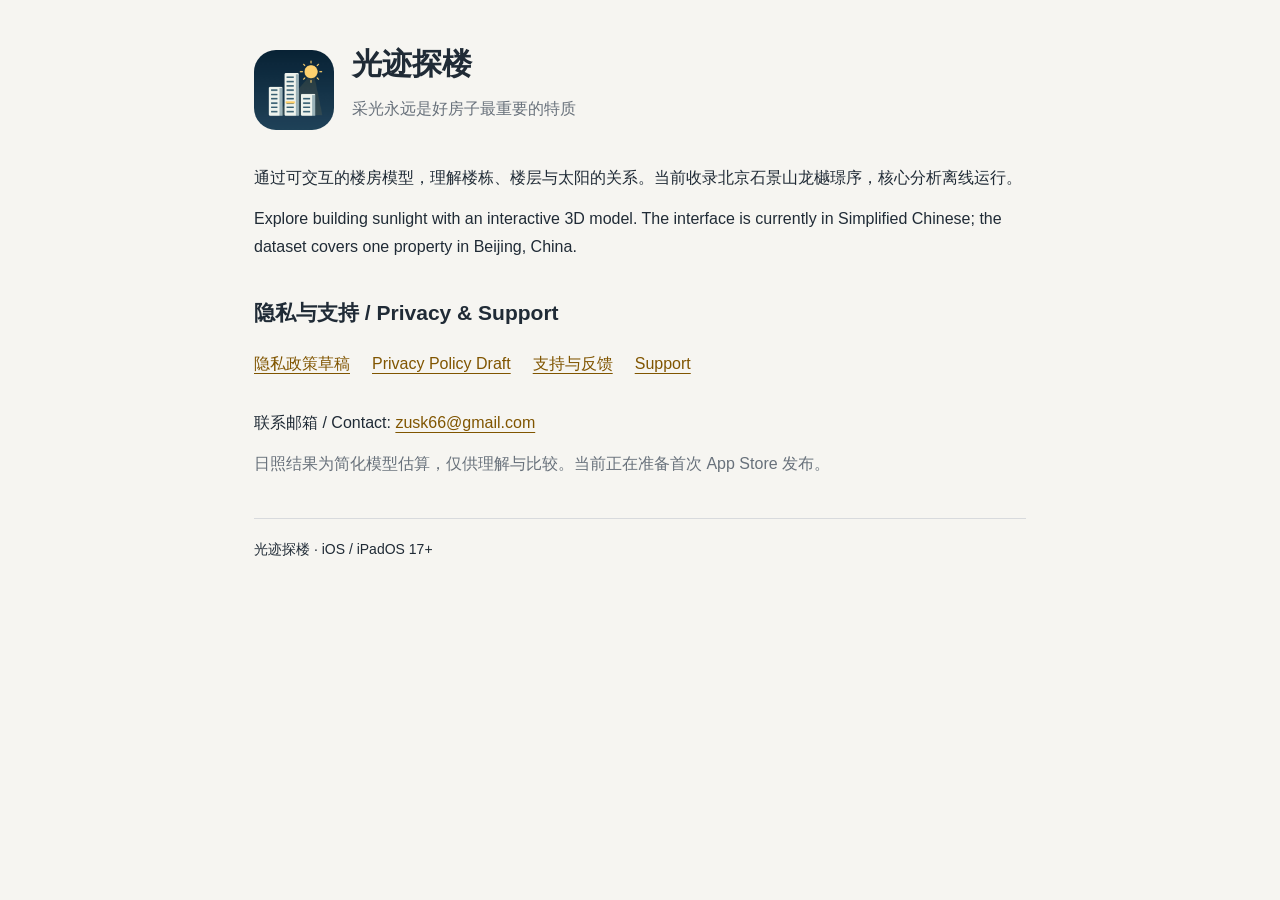
==== index.html @ f31c8ecd "Add bilingual privacy policy drafts and support pages Prepare public pages for 光迹探楼 1.0.0. Privacy p" ====
<!doctype html><html lang="zh-Hans"><head><meta charset="utf-8"><meta name="viewport" content="width=device-width, initial-scale=1"><title>光迹探楼 · 隐私与支持</title><link rel="stylesheet" href="style.css"></head><body><main><header><img src="app-icon.png" width="80" height="80" alt=""><div><h1>光迹探楼</h1><p class="muted">采光永远是好房子最重要的特质</p></div></header><p>通过可交互的楼房模型，理解楼栋、楼层与太阳的关系。当前收录北京石景山龙樾璟序，核心分析离线运行。</p><p lang="en">Explore building sunlight with an interactive 3D model. The interface is currently in Simplified Chinese; the dataset covers one property in Beijing, China.</p><h2>隐私与支持 / Privacy &amp; Support</h2><nav aria-label="页面导航"><a href="privacy-zh.html">隐私政策草稿</a><a href="privacy-en.html" lang="en">Privacy Policy Draft</a><a href="support-zh.html">支持与反馈</a><a href="support-en.html" lang="en">Support</a></nav><p>联系邮箱 / Contact: <a href="mailto:zusk66@gmail.com">zusk66@gmail.com</a></p><p class="muted">日照结果为简化模型估算，仅供理解与比较。当前正在准备首次 App Store 发布。</p><footer>光迹探楼 · iOS / iPadOS 17+</footer></main></body></html>
---- style.css ----
*{box-sizing:border-box}html{color-scheme:light dark}body{margin:0;background:#f6f5f1;color:#202b36;font:16px/1.8 -apple-system,BlinkMacSystemFont,"Segoe UI",sans-serif}main{max-width:820px;margin:auto;padding:44px 24px 70px}header{display:flex;gap:18px;align-items:center;margin-bottom:28px}header img{border-radius:22px}h1{font-size:30px;line-height:1.3;margin:0}h2{font-size:21px;margin:32px 0 10px}p{margin:12px 0;overflow-wrap:anywhere}nav{display:flex;flex-wrap:wrap;gap:10px 22px;margin:18px 0 30px}a{color:#805500;text-underline-offset:4px}a:focus-visible{outline:3px solid #c08200;outline-offset:5px}.muted{color:#68717b}.notice{background:#fff0cf;padding:14px 18px;border-radius:12px}footer{border-top:1px solid #d8dadd;margin-top:40px;padding-top:18px;font-size:14px}@media(prefers-color-scheme:dark){body{background:#151b22;color:#e5e9ed}a{color:#f6c45c}.muted{color:#aab2ba}.notice{background:#3a2d14}footer{border-color:#35414d}}
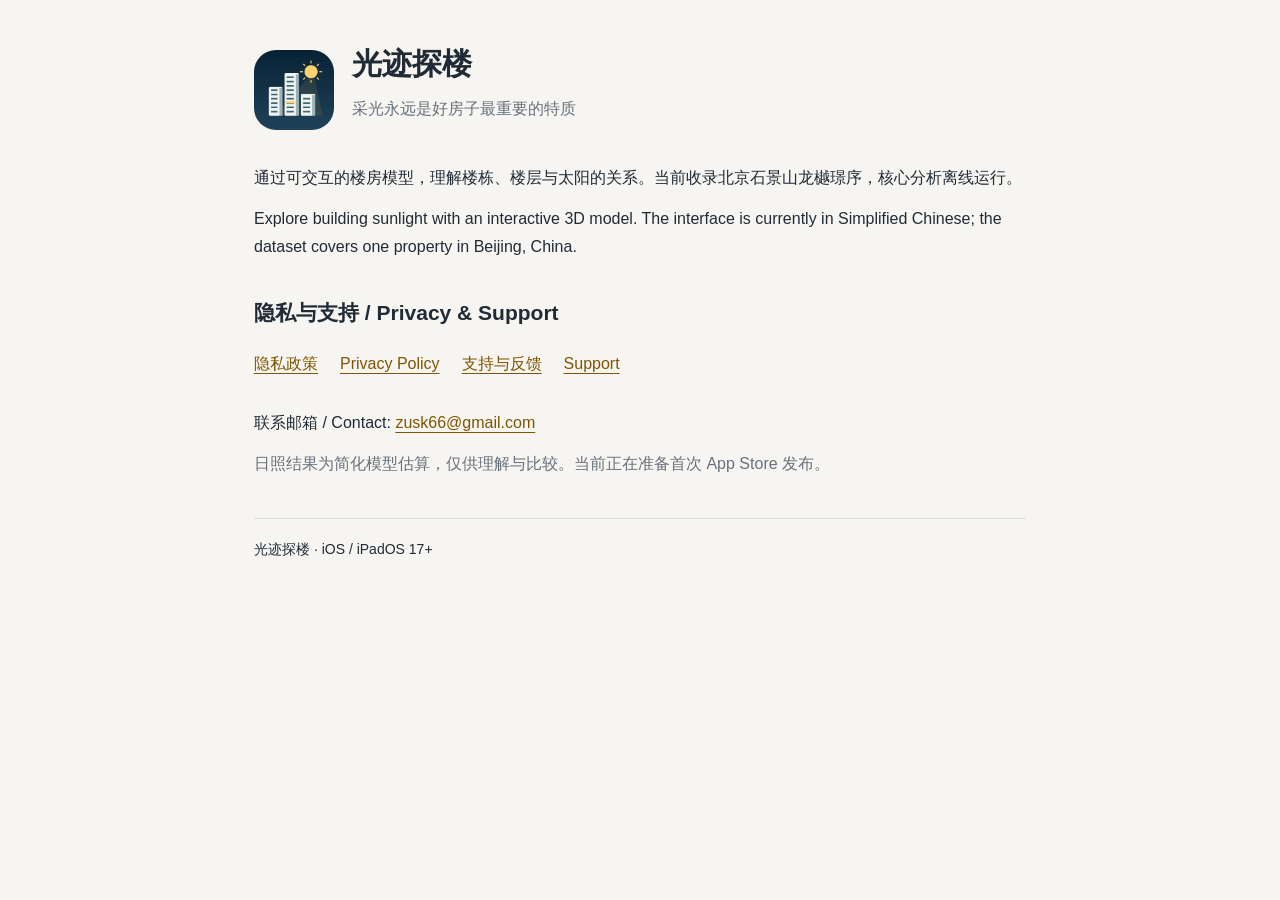
==== commit e32aadd7: "Finalize privacy policies for App Store release" ====
--- a/index.html
+++ b/index.html
@@ -1 +1 @@
-<!doctype html><html lang="zh-Hans"><head><meta charset="utf-8"><meta name="viewport" content="width=device-width, initial-scale=1"><title>光迹探楼 · 隐私与支持</title><link rel="stylesheet" href="style.css"></head><body><main><header><img src="app-icon.png" width="80" height="80" alt=""><div><h1>光迹探楼</h1><p class="muted">采光永远是好房子最重要的特质</p></div></header><p>通过可交互的楼房模型，理解楼栋、楼层与太阳的关系。当前收录北京石景山龙樾璟序，核心分析离线运行。</p><p lang="en">Explore building sunlight with an interactive 3D model. The interface is currently in Simplified Chinese; the dataset covers one property in Beijing, China.</p><h2>隐私与支持 / Privacy &amp; Support</h2><nav aria-label="页面导航"><a href="privacy-zh.html">隐私政策草稿</a><a href="privacy-en.html" lang="en">Privacy Policy Draft</a><a href="support-zh.html">支持与反馈</a><a href="support-en.html" lang="en">Support</a></nav><p>联系邮箱 / Contact: <a href="mailto:zusk66@gmail.com">zusk66@gmail.com</a></p><p class="muted">日照结果为简化模型估算，仅供理解与比较。当前正在准备首次 App Store 发布。</p><footer>光迹探楼 · iOS / iPadOS 17+</footer></main></body></html>
+<!doctype html><html lang="zh-Hans"><head><meta charset="utf-8"><meta name="viewport" content="width=device-width, initial-scale=1"><title>光迹探楼 · 隐私与支持</title><link rel="stylesheet" href="style.css"></head><body><main><header><img src="app-icon.png" width="80" height="80" alt=""><div><h1>光迹探楼</h1><p class="muted">采光永远是好房子最重要的特质</p></div></header><p>通过可交互的楼房模型，理解楼栋、楼层与太阳的关系。当前收录北京石景山龙樾璟序，核心分析离线运行。</p><p lang="en">Explore building sunlight with an interactive 3D model. The interface is currently in Simplified Chinese; the dataset covers one property in Beijing, China.</p><h2>隐私与支持 / Privacy &amp; Support</h2><nav aria-label="页面导航"><a href="privacy-zh.html">隐私政策</a><a href="privacy-en.html" lang="en">Privacy Policy</a><a href="support-zh.html">支持与反馈</a><a href="support-en.html" lang="en">Support</a></nav><p>联系邮箱 / Contact: <a href="mailto:zusk66@gmail.com">zusk66@gmail.com</a></p><p class="muted">日照结果为简化模型估算，仅供理解与比较。当前正在准备首次 App Store 发布。</p><footer>光迹探楼 · iOS / iPadOS 17+</footer></main></body></html>
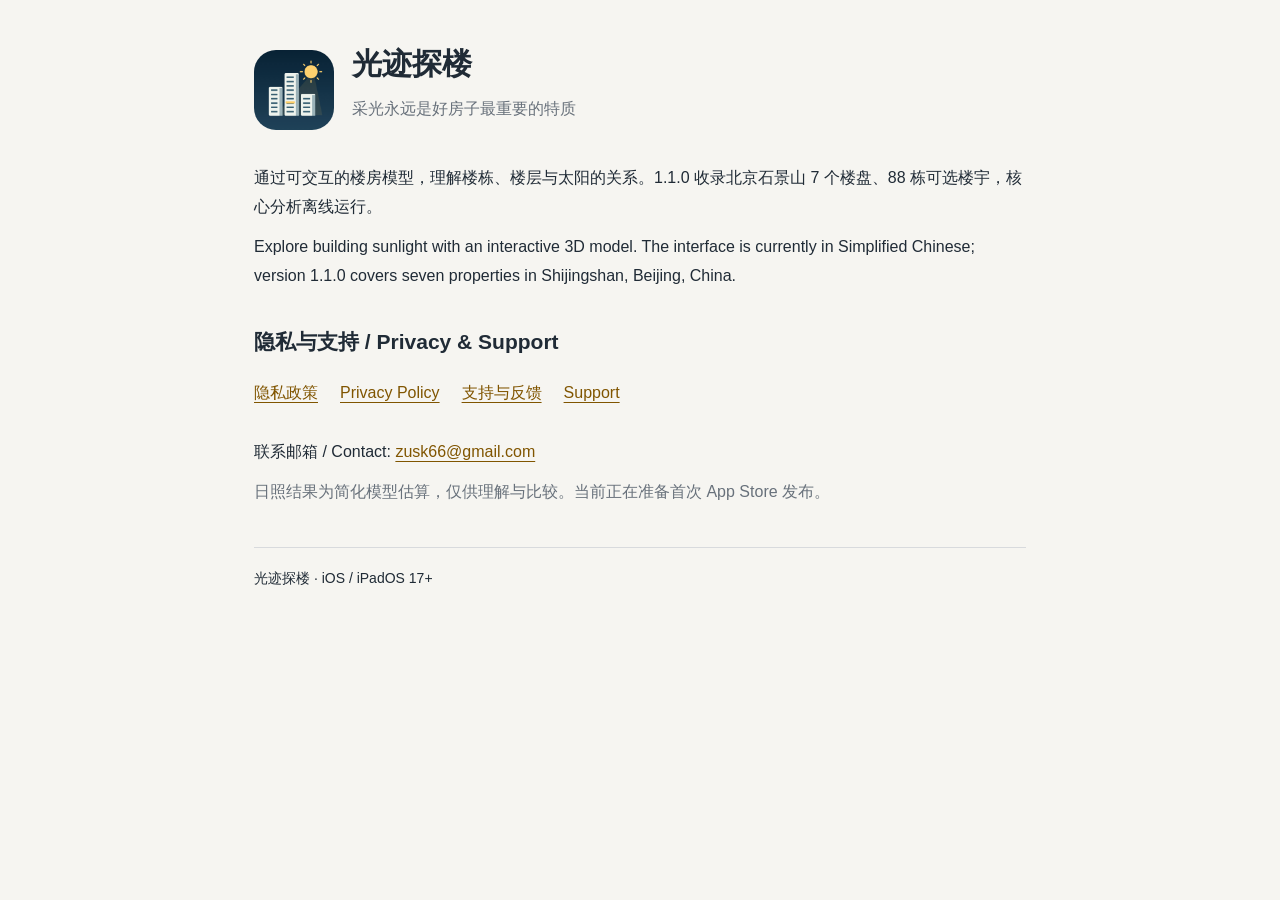
==== commit f461f947: "Update privacy and support for 1.1.0" ====
--- a/index.html
+++ b/index.html
@@ -1 +1 @@
-<!doctype html><html lang="zh-Hans"><head><meta charset="utf-8"><meta name="viewport" content="width=device-width, initial-scale=1"><title>光迹探楼 · 隐私与支持</title><link rel="stylesheet" href="style.css"></head><body><main><header><img src="app-icon.png" width="80" height="80" alt=""><div><h1>光迹探楼</h1><p class="muted">采光永远是好房子最重要的特质</p></div></header><p>通过可交互的楼房模型，理解楼栋、楼层与太阳的关系。当前收录北京石景山龙樾璟序，核心分析离线运行。</p><p lang="en">Explore building sunlight with an interactive 3D model. The interface is currently in Simplified Chinese; the dataset covers one property in Beijing, China.</p><h2>隐私与支持 / Privacy &amp; Support</h2><nav aria-label="页面导航"><a href="privacy-zh.html">隐私政策</a><a href="privacy-en.html" lang="en">Privacy Policy</a><a href="support-zh.html">支持与反馈</a><a href="support-en.html" lang="en">Support</a></nav><p>联系邮箱 / Contact: <a href="mailto:zusk66@gmail.com">zusk66@gmail.com</a></p><p class="muted">日照结果为简化模型估算，仅供理解与比较。当前正在准备首次 App Store 发布。</p><footer>光迹探楼 · iOS / iPadOS 17+</footer></main></body></html>
+<!doctype html><html lang="zh-Hans"><head><meta charset="utf-8"><meta name="viewport" content="width=device-width, initial-scale=1"><title>光迹探楼 · 隐私与支持</title><link rel="stylesheet" href="style.css"></head><body><main><header><img src="app-icon.png" width="80" height="80" alt=""><div><h1>光迹探楼</h1><p class="muted">采光永远是好房子最重要的特质</p></div></header><p>通过可交互的楼房模型，理解楼栋、楼层与太阳的关系。1.1.0 收录北京石景山 7 个楼盘、88 栋可选楼宇，核心分析离线运行。</p><p lang="en">Explore building sunlight with an interactive 3D model. The interface is currently in Simplified Chinese; version 1.1.0 covers seven properties in Shijingshan, Beijing, China.</p><h2>隐私与支持 / Privacy &amp; Support</h2><nav aria-label="页面导航"><a href="privacy-zh.html">隐私政策</a><a href="privacy-en.html" lang="en">Privacy Policy</a><a href="support-zh.html">支持与反馈</a><a href="support-en.html" lang="en">Support</a></nav><p>联系邮箱 / Contact: <a href="mailto:zusk66@gmail.com">zusk66@gmail.com</a></p><p class="muted">日照结果为简化模型估算，仅供理解与比较。当前正在准备首次 App Store 发布。</p><footer>光迹探楼 · iOS / iPadOS 17+</footer></main></body></html>
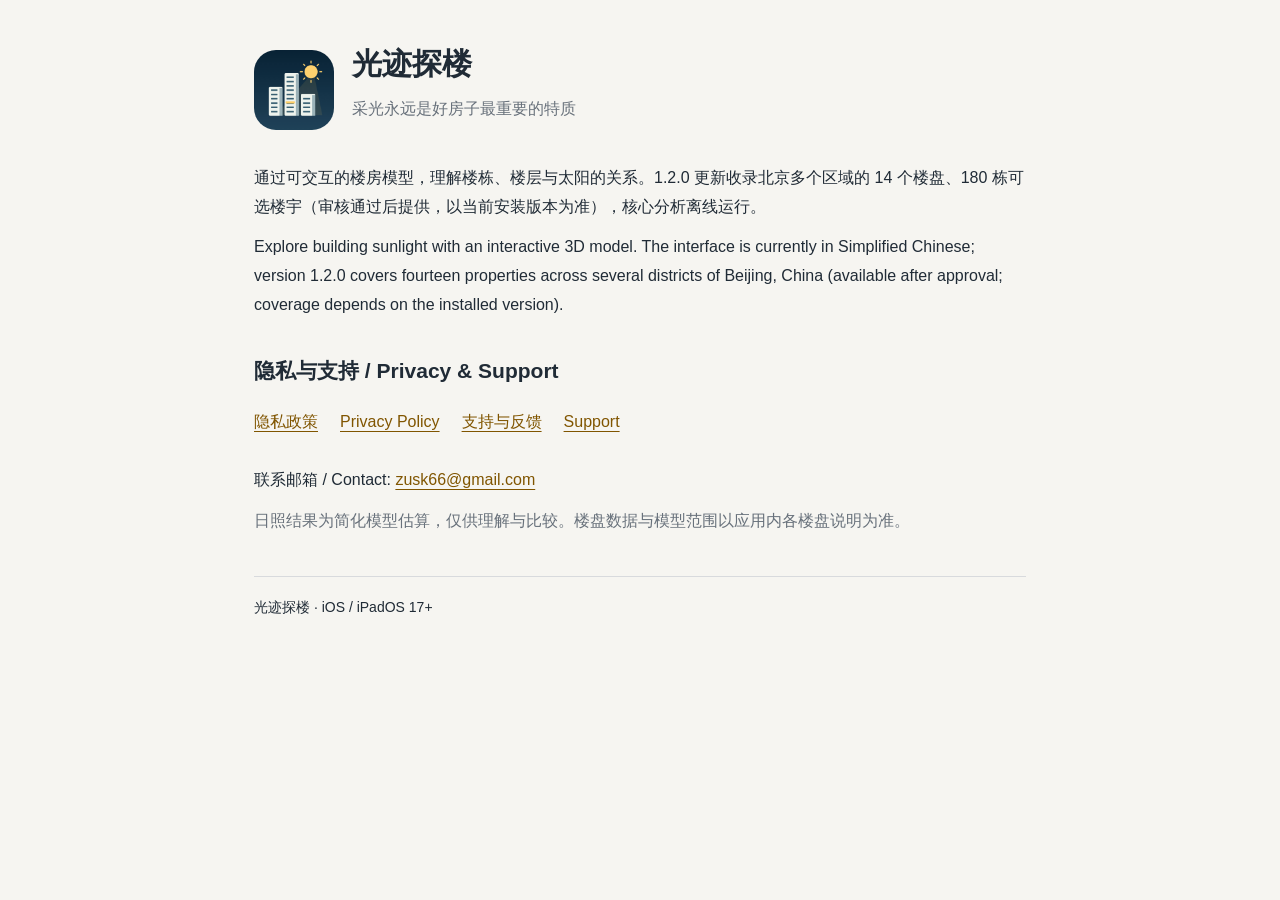
==== commit 0e90ff7a: "Update support coverage for 1.2.0" ====
--- a/index.html
+++ b/index.html
@@ -1 +1 @@
-<!doctype html><html lang="zh-Hans"><head><meta charset="utf-8"><meta name="viewport" content="width=device-width, initial-scale=1"><title>光迹探楼 · 隐私与支持</title><link rel="stylesheet" href="style.css"></head><body><main><header><img src="app-icon.png" width="80" height="80" alt=""><div><h1>光迹探楼</h1><p class="muted">采光永远是好房子最重要的特质</p></div></header><p>通过可交互的楼房模型，理解楼栋、楼层与太阳的关系。1.1.0 收录北京石景山 7 个楼盘、88 栋可选楼宇，核心分析离线运行。</p><p lang="en">Explore building sunlight with an interactive 3D model. The interface is currently in Simplified Chinese; version 1.1.0 covers seven properties in Shijingshan, Beijing, China.</p><h2>隐私与支持 / Privacy &amp; Support</h2><nav aria-label="页面导航"><a href="privacy-zh.html">隐私政策</a><a href="privacy-en.html" lang="en">Privacy Policy</a><a href="support-zh.html">支持与反馈</a><a href="support-en.html" lang="en">Support</a></nav><p>联系邮箱 / Contact: <a href="mailto:zusk66@gmail.com">zusk66@gmail.com</a></p><p class="muted">日照结果为简化模型估算，仅供理解与比较。当前正在准备首次 App Store 发布。</p><footer>光迹探楼 · iOS / iPadOS 17+</footer></main></body></html>
+<!doctype html><html lang="zh-Hans"><head><meta charset="utf-8"><meta name="viewport" content="width=device-width, initial-scale=1"><title>光迹探楼 · 隐私与支持</title><link rel="stylesheet" href="style.css"></head><body><main><header><img src="app-icon.png" width="80" height="80" alt=""><div><h1>光迹探楼</h1><p class="muted">采光永远是好房子最重要的特质</p></div></header><p>通过可交互的楼房模型，理解楼栋、楼层与太阳的关系。1.2.0 更新收录北京多个区域的 14 个楼盘、180 栋可选楼宇（审核通过后提供，以当前安装版本为准），核心分析离线运行。</p><p lang="en">Explore building sunlight with an interactive 3D model. The interface is currently in Simplified Chinese; version 1.2.0 covers fourteen properties across several districts of Beijing, China (available after approval; coverage depends on the installed version).</p><h2>隐私与支持 / Privacy &amp; Support</h2><nav aria-label="页面导航"><a href="privacy-zh.html">隐私政策</a><a href="privacy-en.html" lang="en">Privacy Policy</a><a href="support-zh.html">支持与反馈</a><a href="support-en.html" lang="en">Support</a></nav><p>联系邮箱 / Contact: <a href="mailto:zusk66@gmail.com">zusk66@gmail.com</a></p><p class="muted">日照结果为简化模型估算，仅供理解与比较。楼盘数据与模型范围以应用内各楼盘说明为准。</p><footer>光迹探楼 · iOS / iPadOS 17+</footer></main></body></html>
